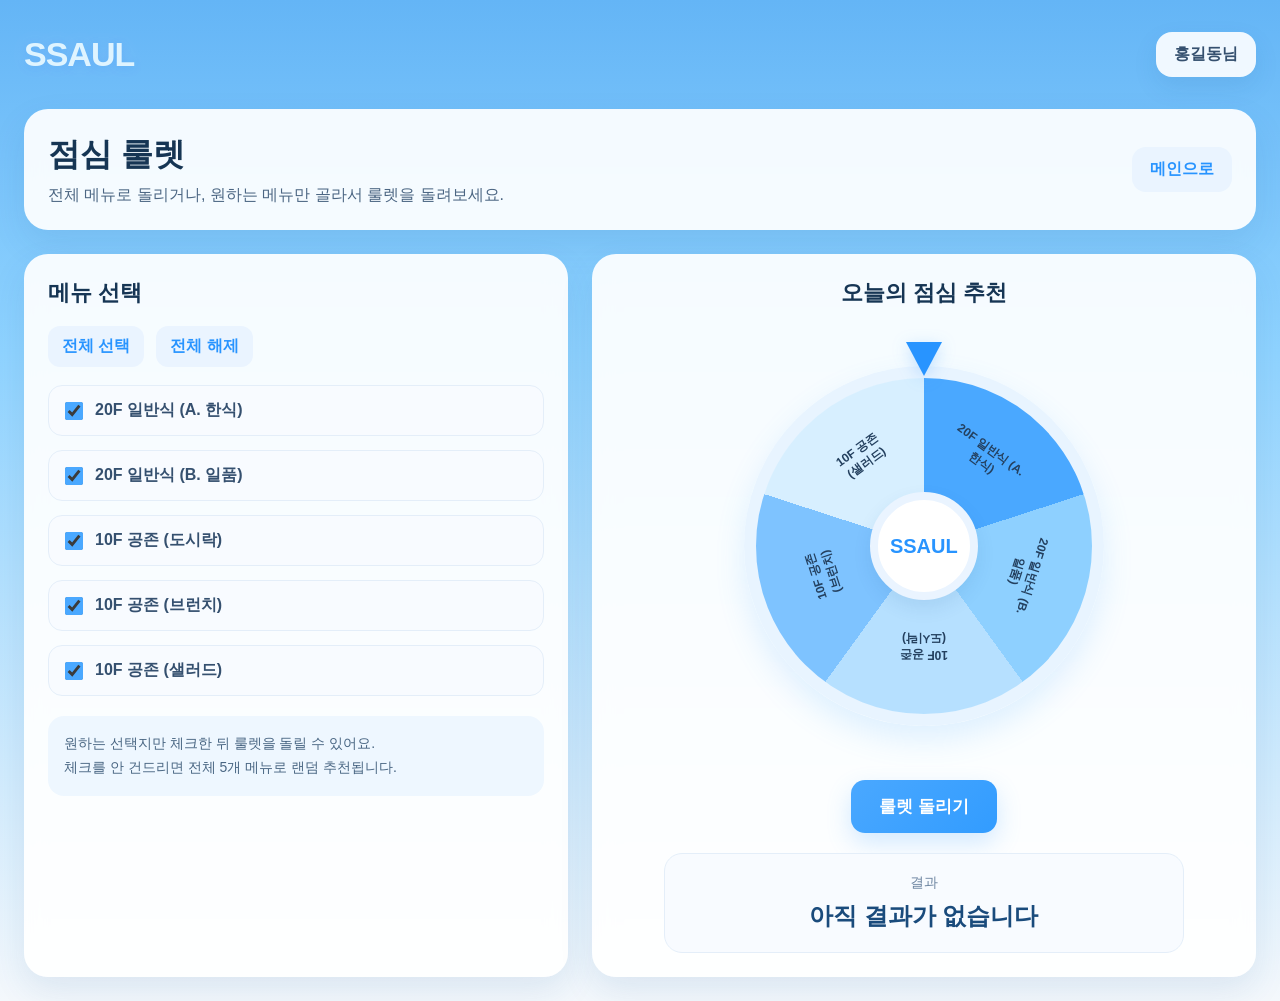
==== index.html @ 4e3d58bd "룰렛" ====
<!DOCTYPE html>
<html lang="ko">
  <head>
    <meta charset="UTF-8" />
    <meta name="viewport" content="width=device-width, initial-scale=1.0" />
    <title>SSAUL 점심 룰렛</title>
    <link rel="stylesheet" href="css/roulette.css" />
  </head>
  <body>
    <div class="page-container">
      <header class="main-header">
        <div class="logo">SSAUL</div>
        <div class="user-info">
          <span class="user-name">홍길동님</span>
        </div>
      </header>

      <main class="roulette-page">
        <section class="page-title-card card">
          <div>
            <h1>점심 룰렛</h1>
            <p>전체 메뉴로 돌리거나, 원하는 메뉴만 골라서 룰렛을 돌려보세요.</p>
          </div>
          <a href="main.html" class="back-btn">메인으로</a>
        </section>

        <section class="roulette-layout">
          <!-- 왼쪽: 선택 옵션 -->
          <article class="card option-card">
            <div class="card-header">
              <h2>메뉴 선택</h2>
            </div>

            <div class="option-actions">
              <button type="button" class="small-btn" id="selectAllBtn">전체 선택</button>
              <button type="button" class="small-btn" id="clearAllBtn">전체 해제</button>
            </div>

            <div class="option-list">
              <label class="option-item">
                <input type="checkbox" class="menu-checkbox" value="20F 일반식 (A. 한식)" checked />
                <span>20F 일반식 (A. 한식)</span>
              </label>

              <label class="option-item">
                <input type="checkbox" class="menu-checkbox" value="20F 일반식 (B. 일품)" checked />
                <span>20F 일반식 (B. 일품)</span>
              </label>

              <label class="option-item">
                <input type="checkbox" class="menu-checkbox" value="10F 공존 (도시락)" checked />
                <span>10F 공존 (도시락)</span>
              </label>

              <label class="option-item">
                <input type="checkbox" class="menu-checkbox" value="10F 공존 (브런치)" checked />
                <span>10F 공존 (브런치)</span>
              </label>

              <label class="option-item">
                <input type="checkbox" class="menu-checkbox" value="10F 공존 (샐러드)" checked />
                <span>10F 공존 (샐러드)</span>
              </label>
            </div>

            <div class="guide-box">
              <p>원하는 선택지만 체크한 뒤 룰렛을 돌릴 수 있어요.</p>
              <p>체크를 안 건드리면 전체 5개 메뉴로 랜덤 추천됩니다.</p>
            </div>
          </article>

          <!-- 오른쪽: 룰렛 -->
          <article class="card roulette-card">
            <div class="card-header">
              <h2>오늘의 점심 추천</h2>
            </div>

            <div class="roulette-visual-wrap">
              <div class="roulette-pointer"></div>
              <div class="roulette-wheel" id="rouletteWheel">
                <div class="roulette-center">
                  <span>SSAUL</span>
                </div>
              </div>
            </div>

            <div class="roulette-controls">
              <button type="button" class="spin-btn" id="spinBtn">룰렛 돌리기</button>
            </div>

            <div class="result-box" id="resultBox">
              <p class="result-label">결과</p>
              <h3 id="resultText">아직 결과가 없습니다</h3>
            </div>
          </article>
        </section>
      </main>
    </div>

    <script src="js/roulette.js"></script>
  </body>
</html>
---- css/roulette.css ----
* {
  margin: 0;
  padding: 0;
  box-sizing: border-box;
}

body {
  font-family: "Pretendard", "Noto Sans KR", sans-serif;
  background: linear-gradient(180deg, #64b5f6 0%, #8fd3ff 35%, #f4f8fc 100%);
  color: #222;
  min-height: 100vh;
}

a {
  text-decoration: none;
  color: inherit;
}

button {
  border: none;
  background: none;
  cursor: pointer;
  font: inherit;
}

.page-container {
  max-width: 1400px;
  margin: 0 auto;
  padding: 24px;
}

.main-header {
  display: flex;
  justify-content: space-between;
  align-items: center;
  padding: 8px 0 20px;
  margin-bottom: 12px;
}

.logo {
  font-size: 34px;
  font-weight: 900;
  letter-spacing: -1px;
  color: #dff4ff;
  text-shadow:
    0 2px 10px rgba(0, 102, 255, 0.18),
    0 0 18px rgba(255, 255, 255, 0.2);
}

.user-info {
  background: rgba(255, 255, 255, 0.9);
  padding: 12px 18px;
  border-radius: 16px;
  box-shadow: 0 10px 24px rgba(25, 85, 150, 0.1);
  backdrop-filter: blur(8px);
}

.user-name {
  font-size: 16px;
  font-weight: 700;
  color: #35506f;
}

.roulette-page {
  display: flex;
  flex-direction: column;
  gap: 24px;
}

.card {
  background: rgba(255, 255, 255, 0.92);
  border-radius: 24px;
  padding: 24px;
  box-shadow: 0 14px 34px rgba(26, 84, 147, 0.1);
  backdrop-filter: blur(10px);
}

.page-title-card {
  display: flex;
  justify-content: space-between;
  align-items: center;
  gap: 20px;
}

.page-title-card h1 {
  font-size: 32px;
  color: #163554;
  margin-bottom: 8px;
}

.page-title-card p {
  color: #4c6683;
  font-size: 16px;
}

.back-btn {
  display: inline-flex;
  align-items: center;
  justify-content: center;
  background: #eaf4ff;
  color: #2894ff;
  border-radius: 14px;
  padding: 12px 18px;
  font-weight: 700;
  white-space: nowrap;
}

.roulette-layout {
  display: grid;
  grid-template-columns: 0.9fr 1.1fr;
  gap: 24px;
}

.card-header {
  margin-bottom: 18px;
}

.card-header h2 {
  font-size: 22px;
  color: #163554;
}

.option-actions {
  display: flex;
  gap: 12px;
  margin-bottom: 18px;
}

.small-btn {
  background: #eaf4ff;
  color: #2894ff;
  padding: 10px 14px;
  border-radius: 12px;
  font-weight: 700;
  transition: 0.2s ease;
}

.small-btn:hover {
  background: #d9edff;
}

.option-list {
  display: flex;
  flex-direction: column;
  gap: 14px;
  margin-bottom: 20px;
}

.option-item {
  display: flex;
  align-items: center;
  gap: 12px;
  background: #f8fbff;
  padding: 14px 16px;
  border-radius: 14px;
  border: 1px solid #e4eef9;
  color: #35506f;
  font-weight: 600;
}

.option-item input[type="checkbox"] {
  width: 18px;
  height: 18px;
  accent-color: #4aa8ff;
  flex-shrink: 0;
}

.guide-box {
  background: #eef7ff;
  border-radius: 16px;
  padding: 16px;
  color: #496683;
  font-size: 14px;
  line-height: 1.7;
}

.roulette-card {
  display: flex;
  flex-direction: column;
  align-items: center;
}

.roulette-visual-wrap {
  position: relative;
  width: 420px;
  height: 420px;
  margin: 10px auto 24px;
  display: flex;
  justify-content: center;
  align-items: center;
}

.roulette-pointer {
  position: absolute;
  top: 6px;
  left: 50%;
  transform: translateX(-50%);
  width: 0;
  height: 0;
  border-left: 18px solid transparent;
  border-right: 18px solid transparent;
  border-top: 34px solid #2894ff;
  z-index: 10;
  filter: drop-shadow(0 4px 8px rgba(40, 148, 255, 0.25));
}

.roulette-wheel {
  width: 360px;
  height: 360px;
  border-radius: 50%;
  border: 12px solid #e8f4ff;
  box-shadow: 0 14px 30px rgba(74, 168, 255, 0.16);
  position: relative;
  transition: transform 4s cubic-bezier(0.17, 0.67, 0.2, 0.99);
  overflow: hidden;
  background: conic-gradient(
    #4aa8ff 0deg 72deg,
    #8ed0ff 72deg 144deg,
    #b6e0ff 144deg 216deg,
    #7ec3ff 216deg 288deg,
    #d7efff 288deg 360deg
  );
}

.roulette-center {
  position: absolute;
  inset: 50%;
  transform: translate(-50%, -50%);
  width: 108px;
  height: 108px;
  border-radius: 50%;
  background: #ffffff;
  border: 8px solid #eaf4ff;
  display: flex;
  justify-content: center;
  align-items: center;
  z-index: 3;
  box-shadow: 0 8px 18px rgba(26, 84, 147, 0.1);
}

.roulette-center span {
  font-weight: 900;
  color: #2894ff;
  font-size: 20px;
}

.roulette-label {
  position: absolute;
  top: 50%;
  left: 50%;
  width: 92px;
  text-align: center;
  font-size: 12px;
  font-weight: 700;
  color: #24405f;
  line-height: 1.3;
  transform-origin: center center;
  white-space: normal;
  word-break: keep-all;
  z-index: 2;
}

.roulette-controls {
  margin-bottom: 20px;
}

.spin-btn {
  background: linear-gradient(135deg, #4aa8ff, #329cff);
  color: white;
  padding: 15px 28px;
  border-radius: 14px;
  font-size: 17px;
  font-weight: 800;
  box-shadow: 0 10px 24px rgba(74, 168, 255, 0.24);
  transition: transform 0.2s ease;
}

.spin-btn:hover {
  transform: scale(1.04);
}

.spin-btn:disabled {
  opacity: 0.7;
  cursor: not-allowed;
  transform: none;
}

.result-box {
  width: 100%;
  max-width: 520px;
  background: #f8fbff;
  border-radius: 18px;
  padding: 20px;
  border: 1px solid #e4eef9;
  text-align: center;
}

.result-label {
  font-size: 14px;
  color: #6c84a0;
  margin-bottom: 8px;
}

.result-box h3 {
  color: #1a4b7c;
  font-size: 24px;
}

@media (max-width: 1100px) {
  .roulette-layout {
    grid-template-columns: 1fr;
  }
}

@media (max-width: 768px) {
  .page-container {
    padding: 16px;
  }

  .main-header,
  .page-title-card {
    flex-direction: column;
    align-items: flex-start;
    gap: 12px;
  }

  .logo {
    font-size: 28px;
  }

  .roulette-visual-wrap {
    width: 100%;
    height: auto;
  }

  .roulette-wheel {
    width: 300px;
    height: 300px;
  }

  .roulette-center {
    width: 90px;
    height: 90px;
  }

  .roulette-label {
    width: 100px;
    font-size: 11px;
  }

  .option-actions {
    flex-wrap: wrap;
  }
}
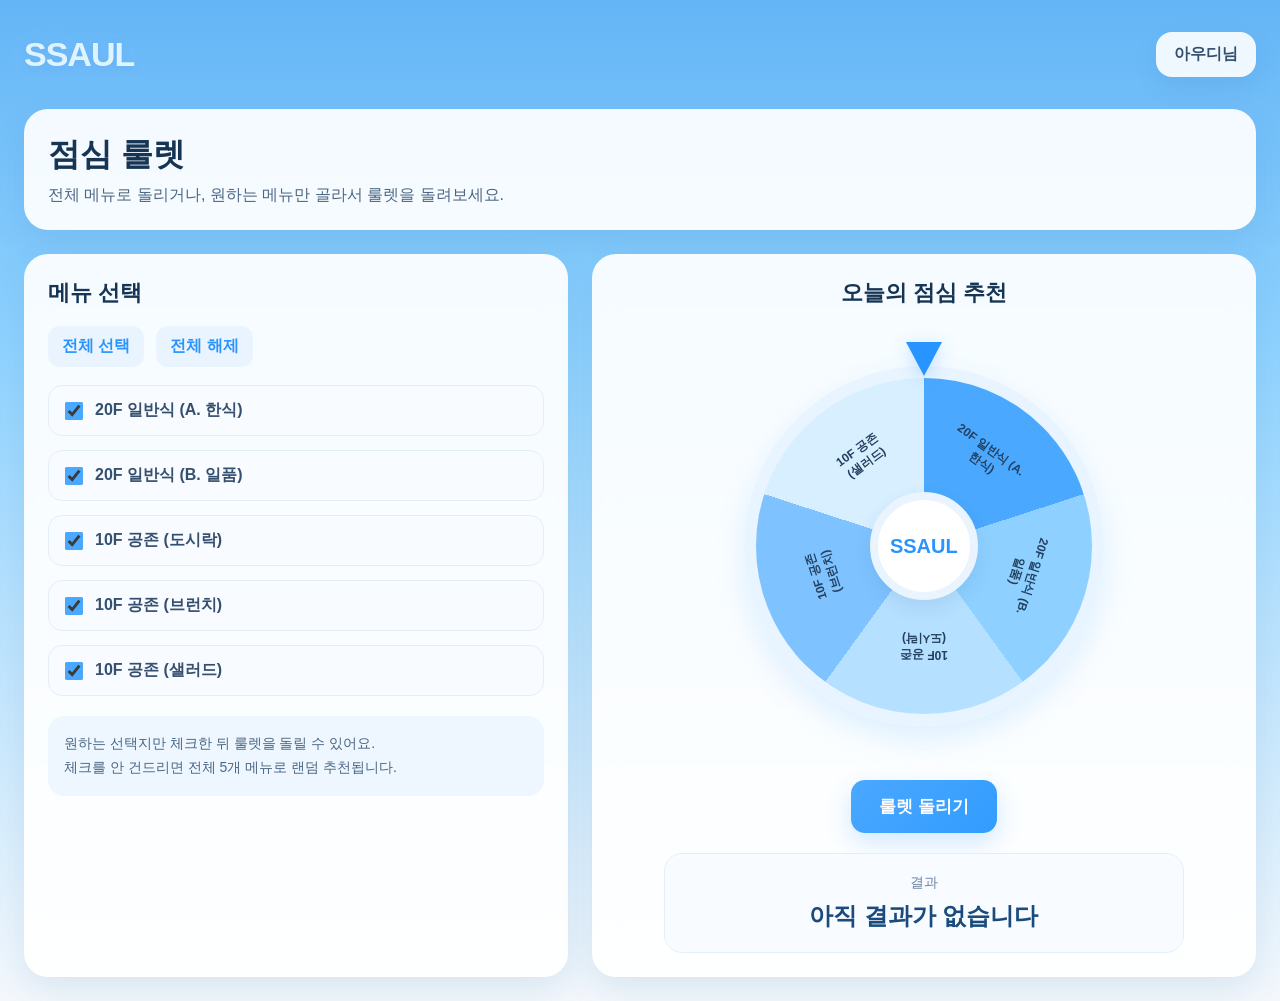
==== commit 80558545: "룰렛" ====
--- a/index.html
+++ b/index.html
@@ -11,7 +11,7 @@
       <header class="main-header">
         <div class="logo">SSAUL</div>
         <div class="user-info">
-          <span class="user-name">홍길동님</span>
+          <span class="user-name">아우디님</span>
         </div>
       </header>
 
@@ -21,7 +21,7 @@
             <h1>점심 룰렛</h1>
             <p>전체 메뉴로 돌리거나, 원하는 메뉴만 골라서 룰렛을 돌려보세요.</p>
           </div>
-          <a href="main.html" class="back-btn">메인으로</a>
+         
         </section>
 
         <section class="roulette-layout">
